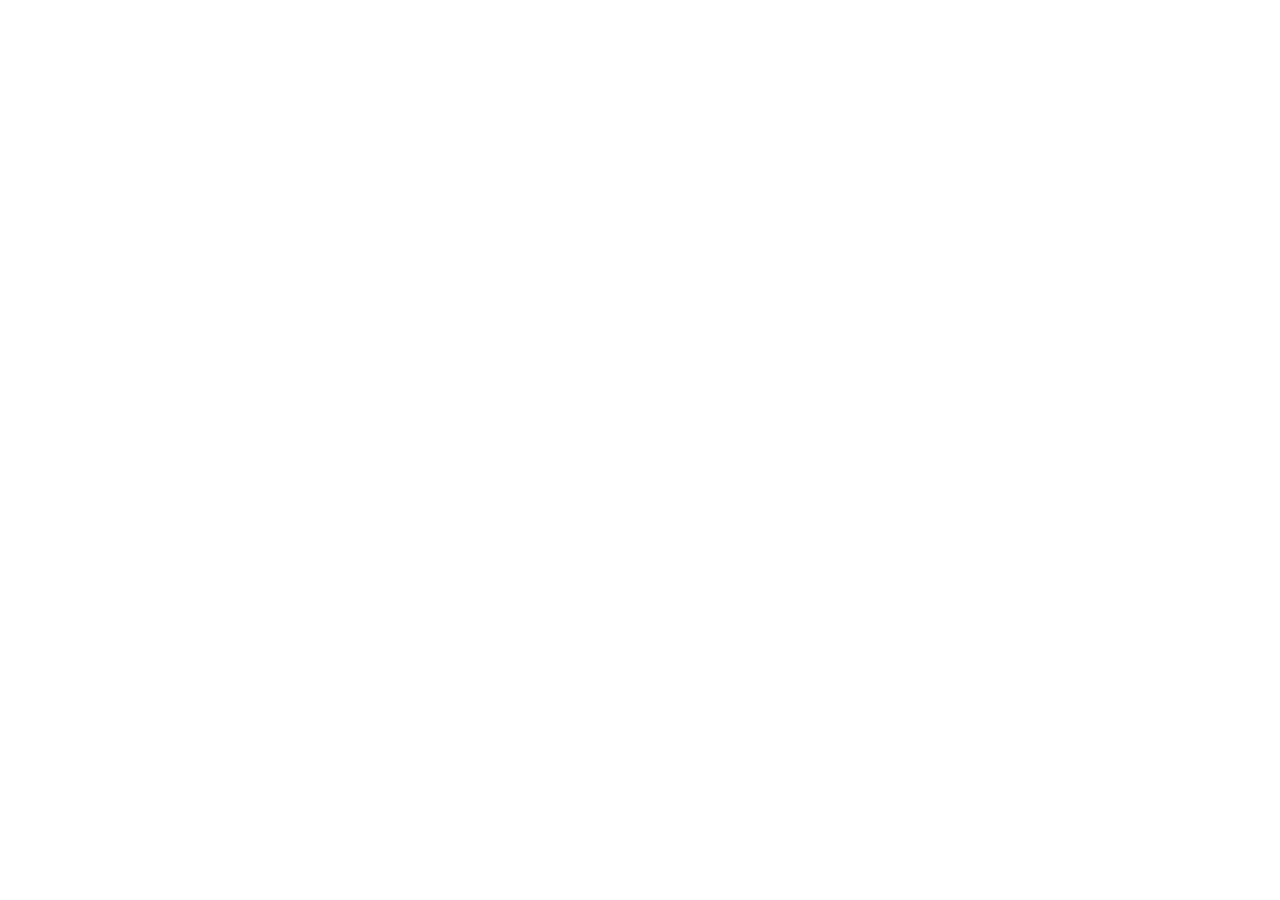
==== index.html @ fa188ddc "site: fix broken markup, add the circle page, OG cards, richer visual system - fix truncated index.h" ====
<!DOCTYPE html>
<html lang="en">
<head>
<meta charset="UTF-8">
<meta name="viewport" content="width=device-width, initial-scale=1.0">
<meta name="robots" content="noindex, nofollow">
<title>parallel perspective</title>
<meta property="og:type" content="website">
<meta property="og:site_name" content="parallel perspective">
<meta property="og:title" content="parallel perspective — look again.">
<meta property="og:description" content="a philosophy that happens to use garments as the medium. written for the person wearing it, not the person selling it.">
<meta property="og:image" content="https://parallelperspective.vercel.app/assets/og-image.png">
<meta property="og:url" content="https://parallelperspective.vercel.app/">
<meta name="twitter:card" content="summary_large_image">
<link rel="icon" href="assets/logo.svg" type="image/svg+xml">
<link rel="alternate icon" href="favicon.ico">
<link rel="preconnect" href="https://fonts.googleapis.com">
<link rel="preconnect" href="https://fonts.gstatic.com" crossorigin>
<link href="https://fonts.googleapis.com/css2?family=Space+Grotesk:wght@400;500;700&amp;family=JetBrains+Mono:wght@400;500&amp;family=Newsreader:ital,opsz,wght@0,6..7
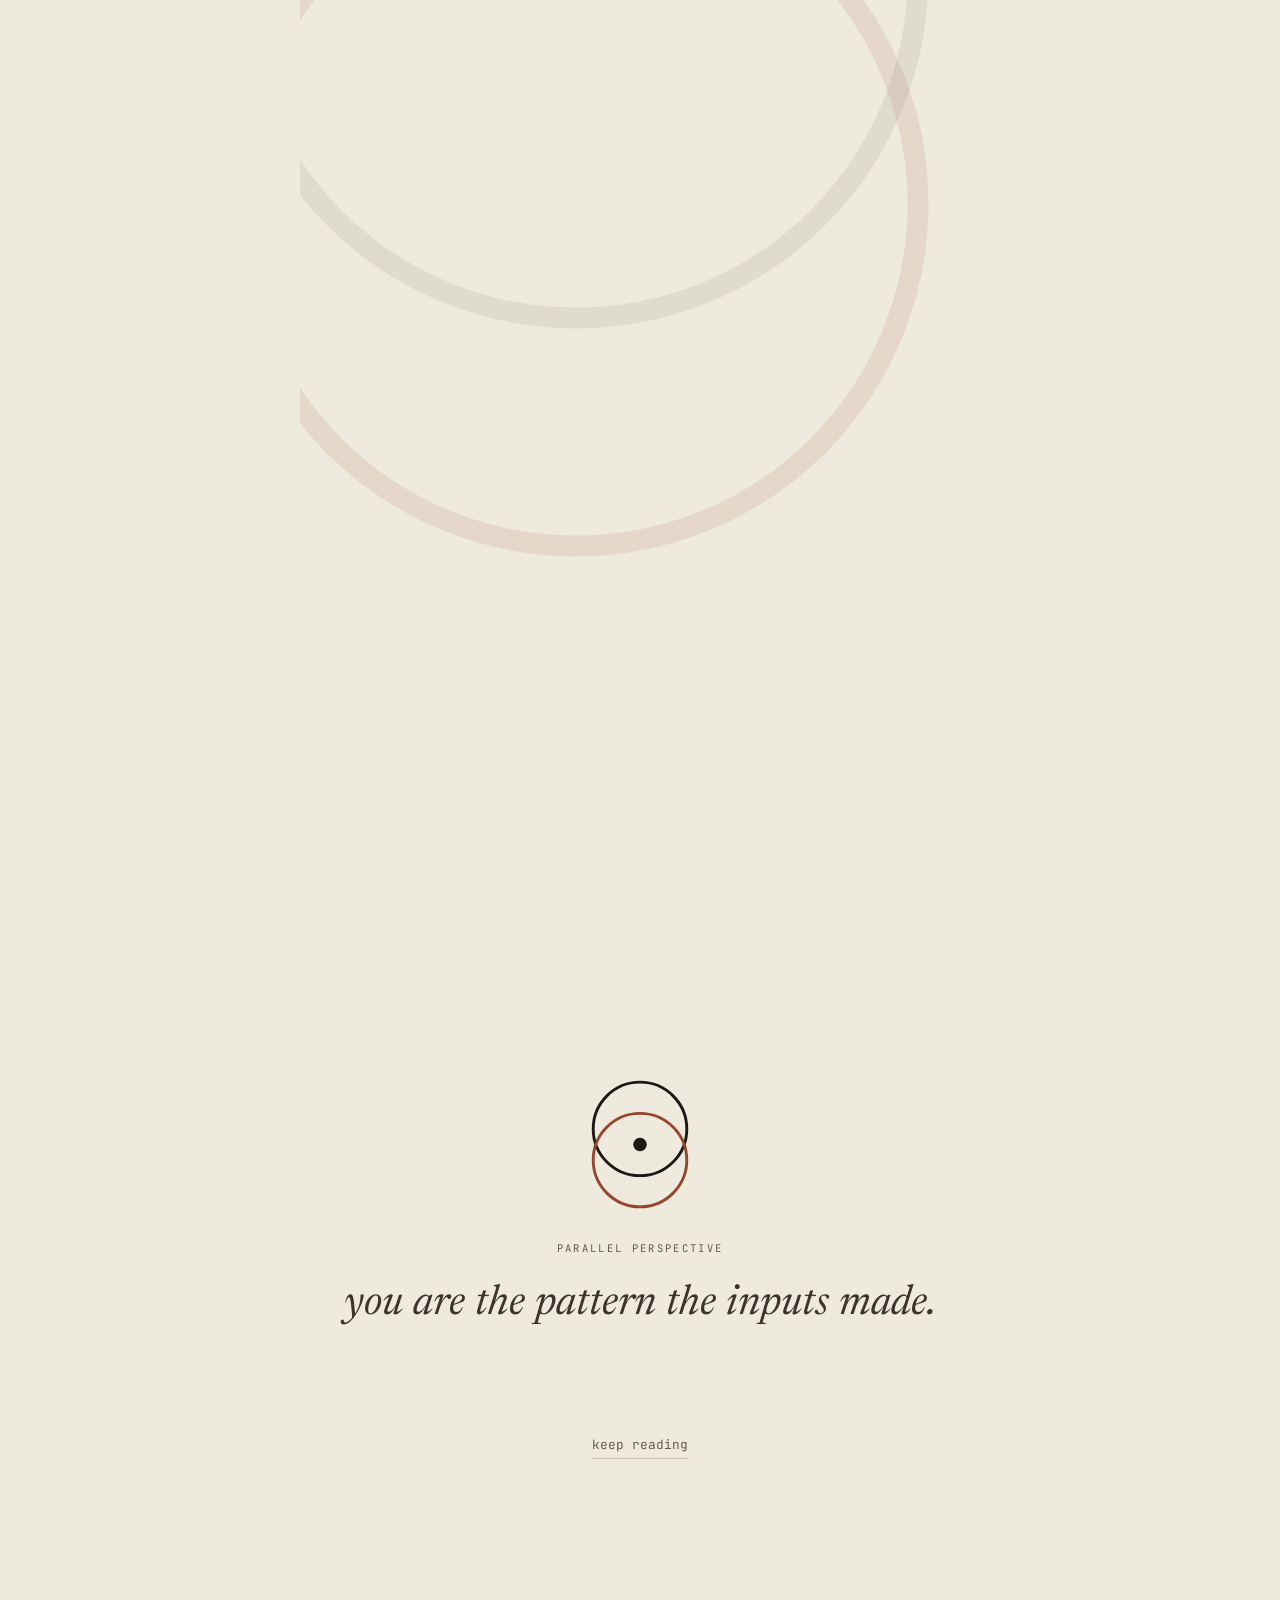
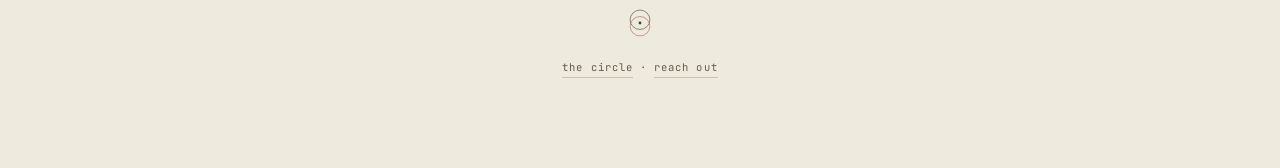
==== commit d872f4ba: "Update website contents" ====
--- a/index.html
+++ b/index.html
@@ -12,8 +12,34 @@
 <meta property="og:image" content="https://parallelperspective.vercel.app/assets/og-image.png">
 <meta property="og:url" content="https://parallelperspective.vercel.app/">
 <meta name="twitter:card" content="summary_large_image">
+<meta name="description" content="a philosophy that happens to use garments as the medium. written for the person wearing it, not the person selling it.">
+<link rel="canonical" href="https://parallelperspective.vercel.app/">
 <link rel="icon" href="assets/logo.svg" type="image/svg+xml">
 <link rel="alternate icon" href="favicon.ico">
+<link rel="apple-touch-icon" href="assets/apple-touch-icon.png">
 <link rel="preconnect" href="https://fonts.googleapis.com">
 <link rel="preconnect" href="https://fonts.gstatic.com" crossorigin>
-<link href="https://fonts.googleapis.com/css2?family=Space+Grotesk:wght@400;500;700&amp;family=JetBrains+Mono:wght@400;500&amp;family=Newsreader:ital,opsz,wght@0,6..7+<link href="https://fonts.googleapis.com/css2?family=Space+Grotesk:wght@400;500;700&amp;family=JetBrains+Mono:wght@400;500&amp;family=Newsreader:ital,opsz,wght@0,6..72,400;0,6..72,500;1,6..72,400&amp;display=swap" rel="stylesheet">
+<link rel="stylesheet" href="style.css">
+</head>
+<body>
+
+<main class="landing-wrap">
+  <svg class="hero-mark-bg" viewBox="0 0 200 260" xmlns="http://www.w3.org/2000/svg" aria-hidden="true">
+    <circle cx="100" cy="100" r="90" stroke="#1C1813" stroke-width="5.5" stroke-opacity="0.07" fill="none"/>
+    <circle cx="100" cy="160" r="90" stroke="#96462A" stroke-width="5.5" stroke-opacity="0.11" fill="none"/>
+  </svg>
+  <h1 class="sr-only">parallel perspective</h1>
+  <img src="assets/logo.svg" alt="" class="mark" width="200" height="260">
+  <div class="eyebrow">parallel perspective</div>
+  <p class="quote-line">you are the pattern the inputs made.</p>
+  <a href="manifesto.html" class="quiet-link">keep reading</a>
+</main>
+
+<footer class="site">
+  <img src="assets/logo.svg" alt="" class="mark-icon" width="200" height="260">
+  <div class="foot-text"><a href="circle.html">the circle</a> · <a href="reach-out.html">reach out</a></div>
+</footer>
+
+</body>
+</html>
--- a/style.css
+++ b/style.css
@@ -0,0 +1,424 @@
+/* Parallel Perspective — shared stylesheet
+   Source of truth: website-docs/03-design-system.md (v1.3 guidelines extract)
+   Do not introduce new colors/fonts without updating that doc first. */
+
+:root {
+  /* Direction A — "warm resolved" (Palette & Logo Review, 2026-07-11).
+     Deepens accent, darkens muted, lightens accent-soft — clears both real
+     WCAG AA failures (muted-on-panel 4.2:1, accent-soft-on-ink 4.3:1) with
+     margin, while staying the closest possible evolution of the shipped
+     brand. See Palette & Logo Review - Fixed.html for the full comparison. */
+  --paper: #EFEADE;
+  --panel: #E4DCC9;
+  --ink: #1C1813;
+  --ink-soft: #3A342B;
+  --muted: #635B4D;
+  --muted-dark: #D8D0C0;
+  --line: #CBC1AC;
+  --accent: #96462A;
+  --accent-soft: #C67B54;
+
+  --font-heading: 'Space Grotesk', sans-serif;
+  --font-body: 'JetBrains Mono', monospace;
+  --font-quote: 'Newsreader', serif;
+}
+
+* { box-sizing: border-box; }
+
+.sr-only {
+  position: absolute;
+  width: 1px;
+  height: 1px;
+  padding: 0;
+  margin: -1px;
+  overflow: hidden;
+  clip: rect(0, 0, 0, 0);
+  white-space: nowrap;
+  border: 0;
+}
+
+body {
+  margin: 0;
+  background: var(--paper);
+  color: var(--ink-soft);
+  font-family: var(--font-body);
+  font-size: 0.87rem;
+  line-height: 1.7;
+  -webkit-font-smoothing: antialiased;
+}
+
+main {
+  max-width: 680px;
+  margin: 0 auto;
+  padding: 0 24px;
+}
+
+h1 {
+  font-family: var(--font-heading);
+  font-weight: 700;
+  font-size: clamp(2.2rem, 6vw, 3.2rem);
+  letter-spacing: -0.02em;
+  color: var(--ink);
+  margin: 0 0 0.3em;
+  line-height: 1.05;
+}
+
+h2 {
+  font-family: var(--font-heading);
+  font-weight: 700;
+  font-size: clamp(1.2rem, 2.6vw, 1.65rem);
+  letter-spacing: -0.015em;
+  color: var(--ink);
+  margin: 0 0 0.5em;
+}
+
+.eyebrow {
+  font-family: var(--font-body);
+  font-size: 0.66rem;
+  text-transform: uppercase;
+  letter-spacing: 0.22em;
+  color: var(--muted);
+  margin: 0 0 1.4em;
+}
+
+.quote-line {
+  font-family: var(--font-quote);
+  font-style: italic;
+  font-weight: 400;
+  font-size: clamp(1.08rem, 2.1vw, 1.28rem);
+  line-height: 1.85;
+  color: var(--ink-soft);
+}
+
+.dek {
+  font-family: var(--font-quote);
+  font-style: italic;
+  font-size: 1rem;
+  color: var(--muted);
+  margin: 0.6em 0 0;
+}
+
+.divider {
+  border: none;
+  border-top: 1px solid var(--line);
+  margin: 2.6em 0;
+}
+
+/* Lens divider — icon-only mark (Lockup C) used as a section break instead of a
+   bare rule. Reinforces the two-circle motif at each pacing beat in longer copy.
+   Never rotated or recolored (Principle 5 / misuse gallery). */
+.lens-divider {
+  display: block;
+  width: 26px;
+  height: auto;
+  margin: 2.8em auto;
+  opacity: 0.6;
+}
+
+/* In-body section label — small eyebrow used to break up longer pages into
+   named movements, without introducing a nav bar or numbered list. */
+.section-label {
+  font-family: var(--font-body);
+  font-size: 0.64rem;
+  letter-spacing: 0.22em;
+  text-transform: uppercase;
+  color: var(--accent);
+  margin: 0 0 1em;
+}
+
+/* Pull quote — a single line pulled out and set large. Uses ink, not a second
+   accent (Principle 1: one accent per layout — accent stays on the mark/labels). */
+.pull-quote {
+  font-family: var(--font-quote);
+  font-style: italic;
+  font-weight: 500;
+  font-size: clamp(1.3rem, 3.2vw, 1.6rem);
+  line-height: 1.55;
+  color: var(--ink);
+  text-align: center;
+  max-width: 520px;
+  margin: 1.6em auto 2.2em;
+}
+
+/* Panel block — bordered callout, reuses the one-accent left-border treatment
+   already established for internal spec docs, adapted here for public copy. */
+.panel-block {
+  background: var(--panel);
+  border-left: 2px solid var(--accent);
+  padding: 26px 28px;
+  margin: 0 0 2.2em;
+}
+
+.panel-block p {
+  font-family: var(--font-body);
+  font-style: normal;
+  font-size: 0.86rem;
+  line-height: 1.75;
+  color: var(--ink-soft);
+  margin: 0;
+}
+
+.panel-block p + p { margin-top: 0.9em; }
+
+.panel-block b { color: var(--ink); }
+
+/* Landing */
+.landing-wrap {
+  position: relative;
+  overflow: hidden;
+  min-height: 100vh;
+  display: flex;
+  flex-direction: column;
+  justify-content: center;
+  align-items: center;
+  text-align: center;
+  padding: 90px 24px;
+}
+
+/* Oversized watermark of the mark, sitting behind the hero content. Flat only
+   (no gradient/blur/glow) — scale and opacity are the only variables used,
+   both already-established techniques in the system (see §02 on-Sienna
+   variant, which uses stroke-opacity for the same reason: to stay flat while
+   still reading as two distinct tones). Geometry is the locked r=90/d=60. */
+.hero-mark-bg {
+  position: absolute;
+  top: 38%;
+  left: 50%;
+  transform: translate(-50%, -50%);
+  width: clamp(440px, 62vw, 760px);
+  height: auto;
+  z-index: 0;
+  pointer-events: none;
+}
+
+.landing-wrap > * {
+  position: relative;
+  z-index: 1;
+}
+
+.mark {
+  width: 104px;
+  height: auto;
+  margin-bottom: 28px;
+}
+
+.landing-wrap .eyebrow { margin-bottom: 1.6em; }
+
+.landing-wrap .quote-line {
+  max-width: 620px;
+  font-size: clamp(1.6rem, 5vw, 2.6rem);
+  line-height: 1.42;
+  margin: 0 0 2.4em;
+}
+
+.quiet-link {
+  position: relative;
+  display: inline-block;
+  font-family: var(--font-body);
+  font-size: 0.8rem;
+  color: var(--muted);
+  text-decoration: none;
+  border-bottom: 1px solid var(--line);
+  padding-bottom: 2px;
+  transition: color 180ms ease, border-color 180ms ease;
+}
+
+/* invisible expanded hit area — keeps the quiet visual footprint,
+   widens the tappable zone on touch devices (WCAG 2.5.5, AAA best practice) */
+.quiet-link::before {
+  content: "";
+  position: absolute;
+  top: -14px;
+  bottom: -14px;
+  left: -10px;
+  right: -10px;
+}
+
+.quiet-link:hover {
+  color: var(--accent);
+  border-color: var(--accent);
+}
+
+a:focus-visible {
+  outline: 1px solid var(--accent);
+  outline-offset: 3px;
+}
+
+/* Footer — shared across all pages */
+footer.site {
+  padding: 60px 24px 90px;
+  text-align: center;
+}
+
+footer.site .mark-icon {
+  width: 22px;
+  height: auto;
+  opacity: 0.8;
+  margin-bottom: 14px;
+}
+
+footer.site .foot-text {
+  font-family: var(--font-body);
+  font-size: 0.66rem;
+  letter-spacing: 0.1em;
+  color: var(--muted);
+}
+
+footer.site a {
+  position: relative;
+  display: inline-block;
+  color: var(--muted);
+  text-decoration: none;
+  border-bottom: 1px solid var(--line);
+  transition: color 180ms ease, border-color 180ms ease;
+}
+footer.site a::before {
+  content: "";
+  position: absolute;
+  top: -14px;
+  bottom: -14px;
+  left: -10px;
+  right: -10px;
+}
+footer.site a:hover { color: var(--accent); border-color: var(--accent); }
+
+/* Manifesto page */
+.page-header {
+  padding: 90px 24px 20px;
+  max-width: 680px;
+  margin: 0 auto;
+  text-align: center;
+}
+
+.page-header .mark { width: 70px; }
+.page-header .mark--sm { width: 56px; }
+
+.manifesto-body {
+  padding: 20px 24px 10px;
+  max-width: 680px;
+  margin: 0 auto;
+}
+
+.manifesto-body p {
+  font-family: var(--font-quote);
+  font-style: italic;
+  font-size: clamp(1.08rem, 2.1vw, 1.28rem);
+  line-height: 1.85;
+  color: var(--ink-soft);
+  margin: 0 0 1.4em;
+}
+
+.manifesto-body p strong {
+  font-style: normal;
+  font-weight: 500;
+  color: var(--ink);
+}
+
+.closing-line {
+  font-family: var(--font-heading);
+  font-weight: 700;
+  font-size: clamp(1.4rem, 3vw, 1.9rem);
+  color: var(--accent);
+  text-align: center;
+  margin: 1.6em 0 0.4em;
+}
+
+/* Circle page — deeper, more explanatory read; sits between the manifesto's
+   pure feeling and a spec document. Body copy stays in the quote font so the
+   page still reads as writing, not documentation. */
+.circle-body {
+  padding: 20px 24px 10px;
+  max-width: 680px;
+  margin: 0 auto;
+}
+
+.circle-body section {
+  margin: 0 0 3rem;
+}
+
+.circle-body p {
+  font-family: var(--font-quote);
+  font-style: italic;
+  font-size: clamp(1.02rem, 1.9vw, 1.15rem);
+  line-height: 1.85;
+  color: var(--ink-soft);
+  margin: 0 0 1.3em;
+}
+
+.circle-nav {
+  text-align: center;
+  font-family: var(--font-body);
+  font-size: 0.8rem;
+  color: var(--muted);
+  margin: 2.4em 0 0;
+}
+
+/* Excerpt block — a genuine quoted passage from outside writing, deliberately
+   NOT in the site's lowercase brand voice (it's someone else's sentence, quoted
+   honestly). Border uses --line, not --accent, to read as "quoted" rather than
+   "brand-defined" (see .panel-block, which uses the accent border for that). */
+.excerpt-block {
+  margin: 0 0 1.6em;
+  padding: 0 0 0 24px;
+  border-left: 2px solid var(--line);
+}
+
+.excerpt-block p {
+  font-family: var(--font-quote);
+  font-style: normal;
+  font-size: 1.05rem;
+  line-height: 1.75;
+  color: var(--ink-soft);
+  margin: 0 0 0.9em;
+}
+
+.excerpt-block cite {
+  display: block;
+  font-family: var(--font-body);
+  font-style: normal;
+  font-size: 0.7rem;
+  letter-spacing: 0.12em;
+  text-transform: uppercase;
+  color: var(--muted);
+  margin-top: 0.4em;
+}
+
+/* Reach-out page */
+.reach-out-body {
+  padding: 20px 24px 10px;
+  max-width: 560px;
+  margin: 0 auto;
+  text-align: center;
+}
+
+.context-line {
+  font-family: var(--font-quote);
+  font-style: italic;
+  font-size: 1.05rem;
+  line-height: 1.8;
+  color: var(--muted);
+  margin: 0 0 2.4em;
+}
+
+#reach-out-action {
+  margin: 0 0 2.2em;
+}
+
+.confirmation {
+  font-family: var(--font-body);
+  font-size: 0.76rem;
+  letter-spacing: 0.02em;
+  color: var(--muted);
+}
+
+/* 404 page */
+.error-body {
+  padding: 20px 24px 10px;
+  max-width: 560px;
+  margin: 0 auto;
+  text-align: center;
+}
+
+.error-body .quote-line {
+  margin: 0 0 2.2em;
+}
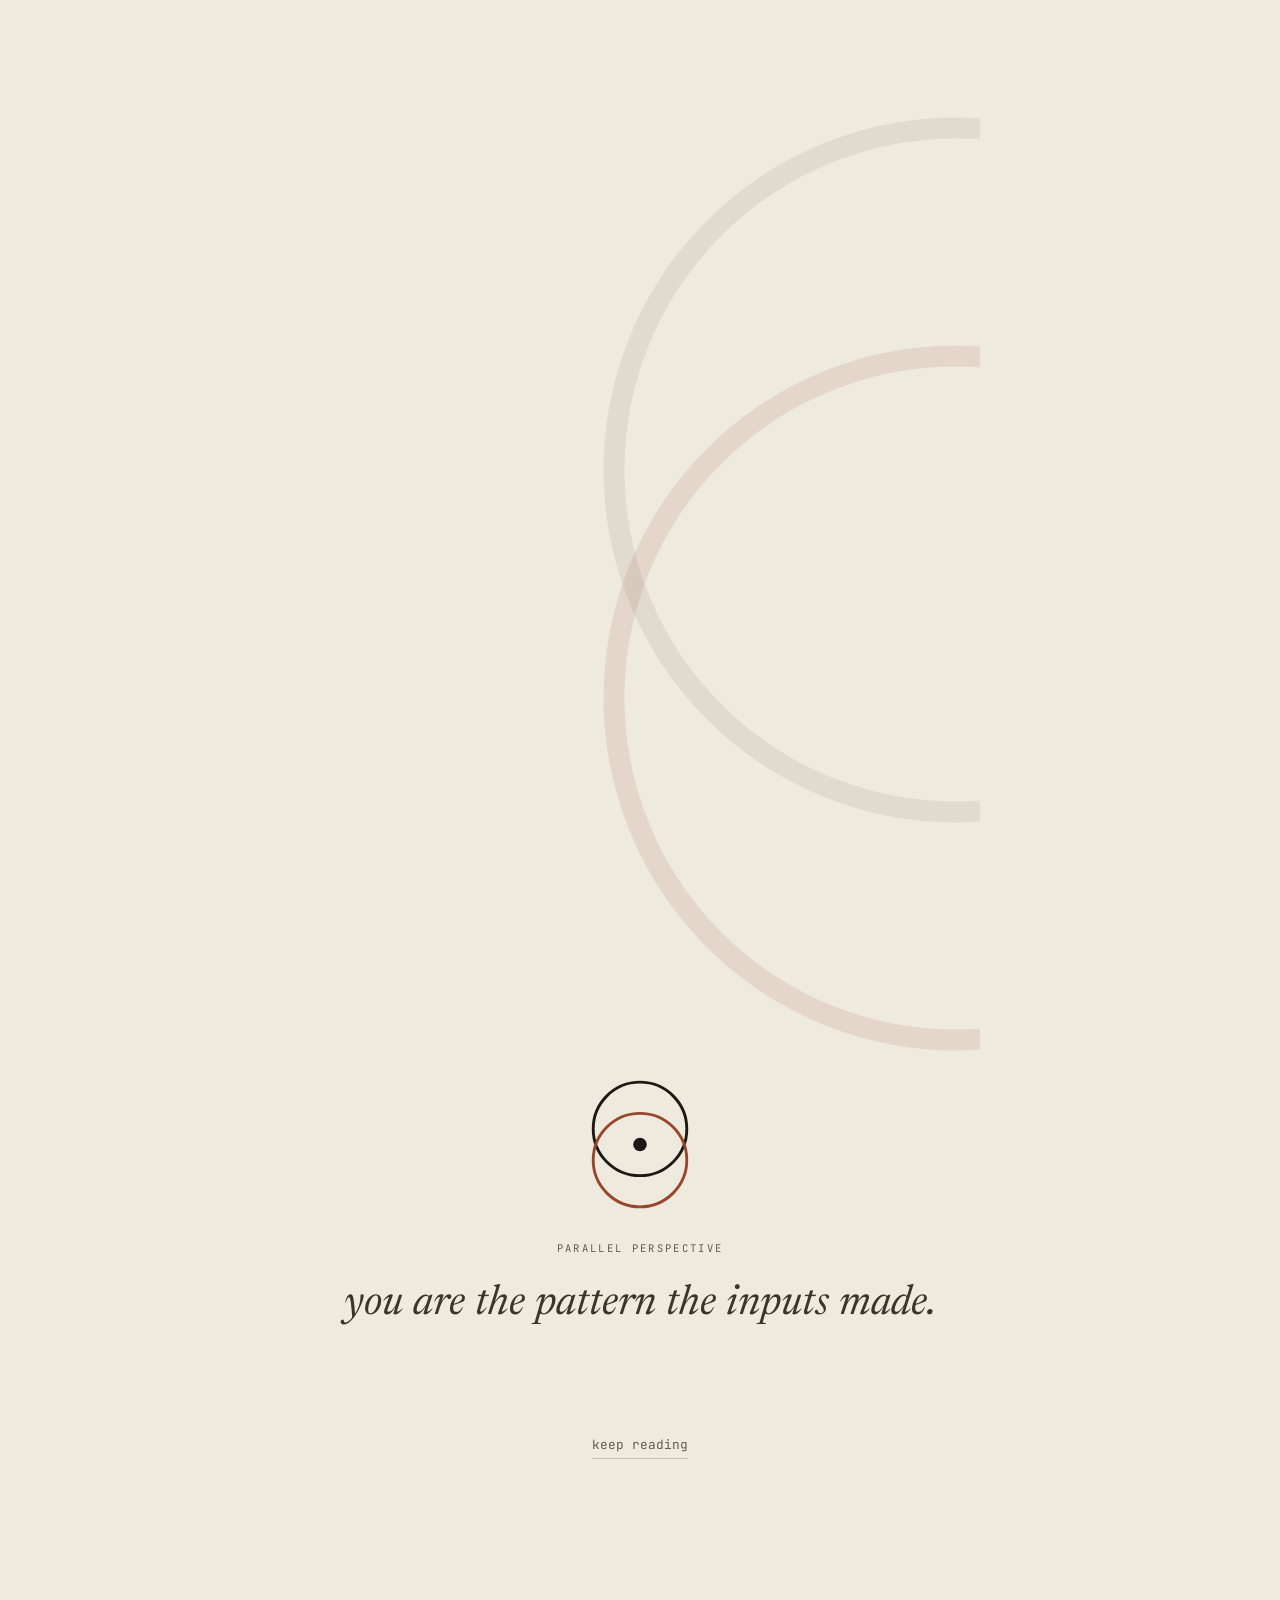
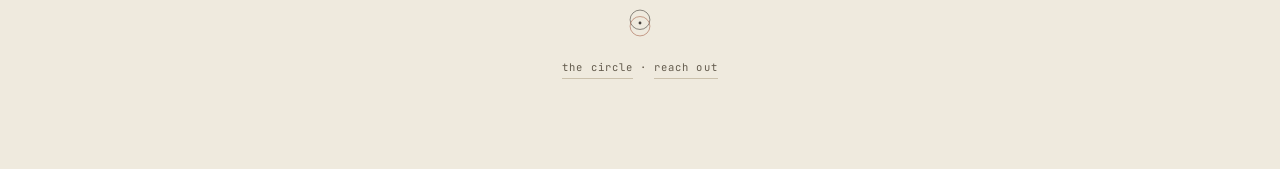
==== commit 7f3c6ac9: "site: motion system, nav, responsive, SEO, repo cleanup - Add staggered entrance animations (landing" ====
--- a/index.html
+++ b/index.html
@@ -3,7 +3,6 @@
 <head>
 <meta charset="UTF-8">
 <meta name="viewport" content="width=device-width, initial-scale=1.0">
-<meta name="robots" content="noindex, nofollow">
 <title>parallel perspective</title>
 <meta property="og:type" content="website">
 <meta property="og:site_name" content="parallel perspective">
--- a/style.css
+++ b/style.css
@@ -184,11 +184,11 @@
   position: absolute;
   top: 38%;
   left: 50%;
-  transform: translate(-50%, -50%);
   width: clamp(440px, 62vw, 760px);
   height: auto;
   z-index: 0;
   pointer-events: none;
+  animation: gentleDrift 8s ease-in-out infinite, fadeIn 1400ms ease both;
 }
 
 .landing-wrap > * {
@@ -218,9 +218,20 @@
   font-size: 0.8rem;
   color: var(--muted);
   text-decoration: none;
-  border-bottom: 1px solid var(--line);
-  padding-bottom: 2px;
-  transition: color 180ms ease, border-color 180ms ease;
+  padding-bottom: 3px;
+  transition: color 280ms ease;
+}
+
+.quiet-link::after {
+  content: "";
+  position: absolute;
+  bottom: 0;
+  left: 0;
+  width: 100%;
+  height: 1px;
+  background: var(--line);
+  transition: background 280ms ease, transform 280ms ease;
+  transform-origin: center;
 }
 
 /* invisible expanded hit area — keeps the quiet visual footprint,
@@ -236,7 +247,11 @@
 
 .quiet-link:hover {
   color: var(--accent);
-  border-color: var(--accent);
+}
+
+.quiet-link:hover::after {
+  background: var(--accent);
+  transform: scaleX(1.15);
 }
 
 a:focus-visible {
@@ -269,8 +284,19 @@
   display: inline-block;
   color: var(--muted);
   text-decoration: none;
-  border-bottom: 1px solid var(--line);
-  transition: color 180ms ease, border-color 180ms ease;
+  padding-bottom: 2px;
+  transition: color 280ms ease;
+}
+footer.site a::after {
+  content: "";
+  position: absolute;
+  bottom: 0;
+  left: 0;
+  width: 100%;
+  height: 1px;
+  background: var(--line);
+  transition: background 280ms ease, transform 280ms ease;
+  transform-origin: center;
 }
 footer.site a::before {
   content: "";
@@ -280,7 +306,8 @@
   left: -10px;
   right: -10px;
 }
-footer.site a:hover { color: var(--accent); border-color: var(--accent); }
+footer.site a:hover { color: var(--accent); }
+footer.site a:hover::after { background: var(--accent); transform: scaleX(1.15); }
 
 /* Manifesto page */
 .page-header {
@@ -422,3 +449,164 @@
 .error-body .quote-line {
   margin: 0 0 2.2em;
 }
+
+/* ═══════════════════════════════════════════════════════
+   MOTION SYSTEM
+   Entrance animations, scroll-driven reveals, micro-interactions.
+   All animation respects prefers-reduced-motion (see end of file).
+   ═══════════════════════════════════════════════════════ */
+
+@keyframes fadeUp {
+  from { opacity: 0; transform: translateY(20px); }
+  to   { opacity: 1; transform: translateY(0); }
+}
+
+@keyframes fadeIn {
+  from { opacity: 0; }
+  to   { opacity: 1; }
+}
+
+@keyframes gentleDrift {
+  0%, 100% { transform: translate(-50%, -50%) scale(1); }
+  50%      { transform: translate(-50%, calc(-50% - 10px)) scale(1.008); }
+}
+
+/* ── Landing page — staggered entrance ── */
+.landing-wrap .mark {
+  animation: fadeUp 900ms cubic-bezier(0.16, 1, 0.3, 1) both;
+  animation-delay: 100ms;
+}
+
+.landing-wrap .eyebrow {
+  animation: fadeUp 900ms cubic-bezier(0.16, 1, 0.3, 1) both;
+  animation-delay: 300ms;
+}
+
+.landing-wrap .quote-line {
+  animation: fadeUp 900ms cubic-bezier(0.16, 1, 0.3, 1) both;
+  animation-delay: 550ms;
+}
+
+.landing-wrap .quiet-link {
+  animation: fadeUp 900ms cubic-bezier(0.16, 1, 0.3, 1) both;
+  animation-delay: 750ms;
+}
+
+.landing-wrap ~ footer.site {
+  animation: fadeIn 800ms ease both;
+  animation-delay: 1s;
+}
+
+/* ── Interior page header — staggered entrance ── */
+.page-header .mark,
+.page-header .mark--sm {
+  animation: fadeUp 700ms cubic-bezier(0.16, 1, 0.3, 1) both;
+  animation-delay: 50ms;
+}
+
+.page-header .eyebrow {
+  animation: fadeUp 700ms cubic-bezier(0.16, 1, 0.3, 1) both;
+  animation-delay: 200ms;
+}
+
+.page-header h1 {
+  animation: fadeUp 700ms cubic-bezier(0.16, 1, 0.3, 1) both;
+  animation-delay: 350ms;
+}
+
+.page-header .dek {
+  animation: fadeUp 700ms cubic-bezier(0.16, 1, 0.3, 1) both;
+  animation-delay: 480ms;
+}
+
+/* ── Scroll-driven reveals (progressive enhancement) ── */
+@supports (animation-timeline: view()) {
+  .manifesto-body p,
+  .circle-body section,
+  .circle-body .pull-quote,
+  .panel-block,
+  .excerpt-block,
+  .lens-divider,
+  .closing-line,
+  .reach-out-body .context-line,
+  .reach-out-body #reach-out-action,
+  .reach-out-body .confirmation {
+    animation: fadeUp 1ms ease both;
+    animation-timeline: view();
+    animation-range: entry 0% entry 30%;
+  }
+}
+
+/* ── Minimal navigation ── */
+.site-nav {
+  position: fixed;
+  top: 0;
+  left: 0;
+  padding: 22px 24px;
+  z-index: 100;
+}
+
+.site-nav a {
+  display: inline-block;
+  text-decoration: none;
+  opacity: 0;
+  animation: fadeIn 600ms ease both;
+  animation-delay: 400ms;
+}
+
+.site-nav .nav-mark {
+  width: 22px;
+  height: auto;
+  opacity: 0.55;
+  transition: opacity 220ms ease;
+}
+
+.site-nav a:hover .nav-mark {
+  opacity: 1;
+}
+
+/* ═══ RESPONSIVE ═══ */
+@media (max-width: 640px) {
+  .landing-wrap {
+    padding: 60px 20px;
+  }
+
+  .page-header {
+    padding: 72px 20px 16px;
+  }
+
+  footer.site {
+    padding: 40px 20px 60px;
+  }
+
+  .manifesto-body,
+  .circle-body {
+    padding: 16px 20px 10px;
+  }
+
+  .panel-block {
+    padding: 20px 22px;
+  }
+
+  .reach-out-body,
+  .error-body {
+    padding: 16px 20px 10px;
+  }
+
+  .site-nav {
+    padding: 16px 20px;
+  }
+}
+
+/* ═══ REDUCED MOTION ═══ */
+@media (prefers-reduced-motion: reduce) {
+  *,
+  *::before,
+  *::after {
+    animation-duration: 0.01ms !important;
+    animation-delay: 0ms !important;
+    animation-iteration-count: 1 !important;
+    transition-duration: 0.01ms !important;
+  }
+}
+
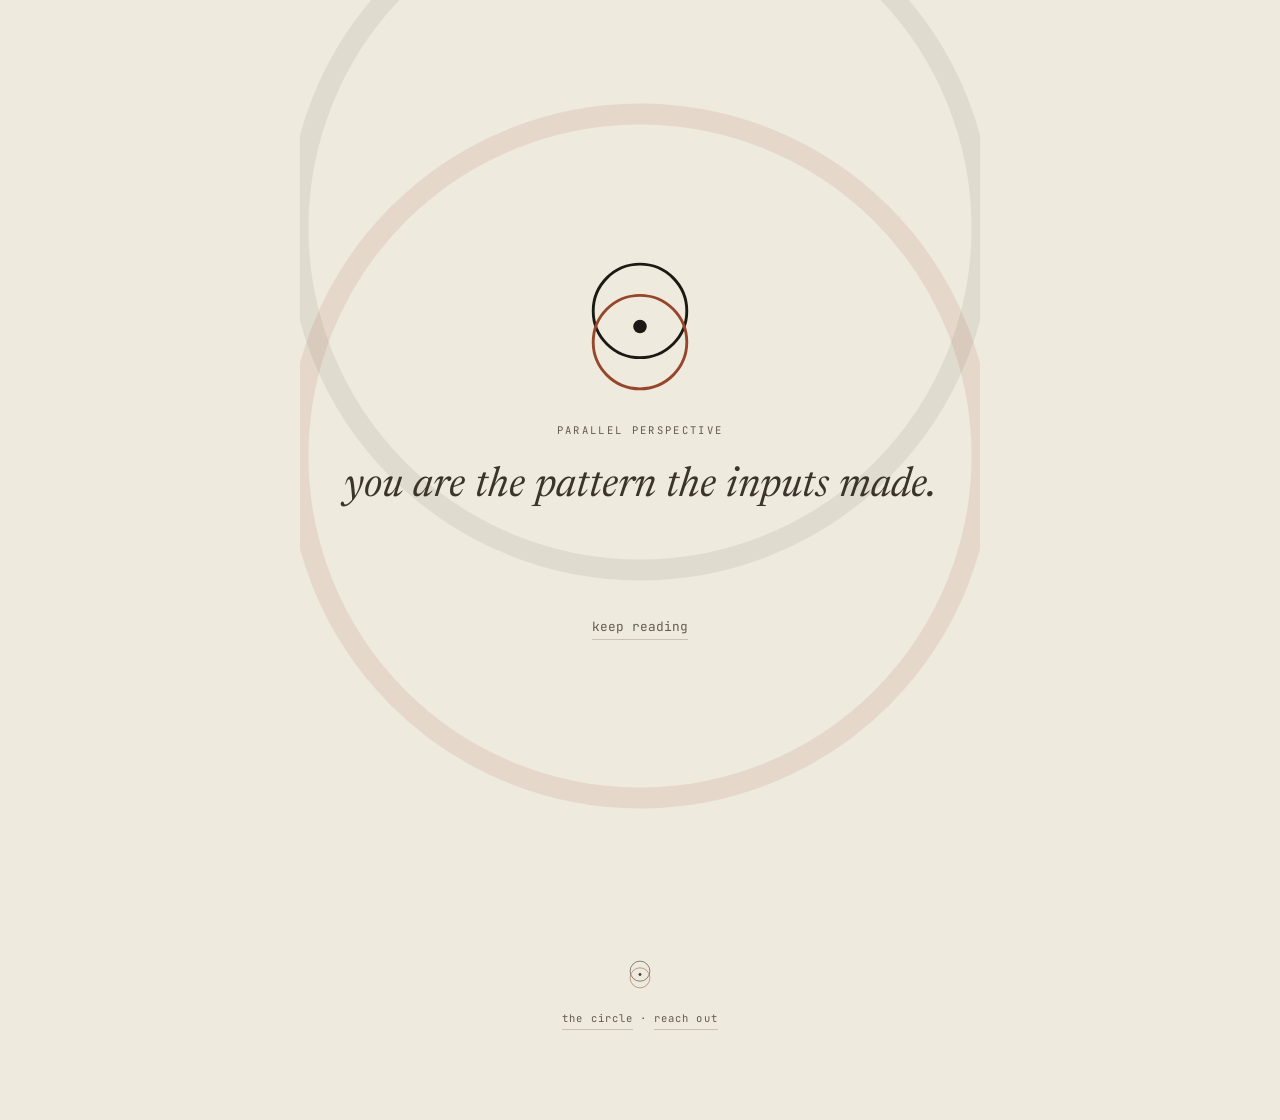
==== commit 44eebf01: "Update website files" ====
--- a/index.html
+++ b/index.html
@@ -3,6 +3,7 @@
 <head>
 <meta charset="UTF-8">
 <meta name="viewport" content="width=device-width, initial-scale=1.0">
+<meta name="robots" content="noindex, nofollow">
 <title>parallel perspective</title>
 <meta property="og:type" content="website">
 <meta property="og:site_name" content="parallel perspective">
--- a/style.css
+++ b/style.css
@@ -184,14 +184,15 @@
   position: absolute;
   top: 38%;
   left: 50%;
+  transform: translate(-50%, -50%);
   width: clamp(440px, 62vw, 760px);
   height: auto;
   z-index: 0;
   pointer-events: none;
-  animation: gentleDrift 8s ease-in-out infinite, fadeIn 1400ms ease both;
-}
-
-.landing-wrap > * {
+  animation: gentleDrift 8s ease-in-out infinite;
+}
+
+.landing-wrap > *:not(.hero-mark-bg) {
   position: relative;
   z-index: 1;
 }
@@ -471,52 +472,50 @@
   50%      { transform: translate(-50%, calc(-50% - 10px)) scale(1.008); }
 }
 
-/* ── Landing page — staggered entrance ── */
+@keyframes landingEntrance {
+  0%   { opacity: 0; transform: translateY(22px); }
+  100% { opacity: 1; transform: translateY(0); }
+}
+
+/* ── Landing page — staggered entrance ──
+   Progressive enhancement: if CSS animations run, you see the stagger.
+   If blocked (Brave, etc.), content is visible immediately — no opacity:0. ── */
 .landing-wrap .mark {
-  animation: fadeUp 900ms cubic-bezier(0.16, 1, 0.3, 1) both;
-  animation-delay: 100ms;
+  animation: landingEntrance 900ms cubic-bezier(0.16, 1, 0.3, 1) 100ms backwards;
 }
 
 .landing-wrap .eyebrow {
-  animation: fadeUp 900ms cubic-bezier(0.16, 1, 0.3, 1) both;
-  animation-delay: 300ms;
+  animation: landingEntrance 900ms cubic-bezier(0.16, 1, 0.3, 1) 300ms backwards;
 }
 
 .landing-wrap .quote-line {
-  animation: fadeUp 900ms cubic-bezier(0.16, 1, 0.3, 1) both;
-  animation-delay: 550ms;
+  animation: landingEntrance 900ms cubic-bezier(0.16, 1, 0.3, 1) 550ms backwards;
 }
 
 .landing-wrap .quiet-link {
-  animation: fadeUp 900ms cubic-bezier(0.16, 1, 0.3, 1) both;
-  animation-delay: 750ms;
+  animation: landingEntrance 900ms cubic-bezier(0.16, 1, 0.3, 1) 750ms backwards;
 }
 
 .landing-wrap ~ footer.site {
-  animation: fadeIn 800ms ease both;
-  animation-delay: 1s;
+  animation: fadeIn 800ms ease 1s backwards;
 }
 
 /* ── Interior page header — staggered entrance ── */
 .page-header .mark,
 .page-header .mark--sm {
-  animation: fadeUp 700ms cubic-bezier(0.16, 1, 0.3, 1) both;
-  animation-delay: 50ms;
+  animation: landingEntrance 700ms cubic-bezier(0.16, 1, 0.3, 1) 50ms backwards;
 }
 
 .page-header .eyebrow {
-  animation: fadeUp 700ms cubic-bezier(0.16, 1, 0.3, 1) both;
-  animation-delay: 200ms;
+  animation: landingEntrance 700ms cubic-bezier(0.16, 1, 0.3, 1) 200ms backwards;
 }
 
 .page-header h1 {
-  animation: fadeUp 700ms cubic-bezier(0.16, 1, 0.3, 1) both;
-  animation-delay: 350ms;
+  animation: landingEntrance 700ms cubic-bezier(0.16, 1, 0.3, 1) 350ms backwards;
 }
 
 .page-header .dek {
-  animation: fadeUp 700ms cubic-bezier(0.16, 1, 0.3, 1) both;
-  animation-delay: 480ms;
+  animation: landingEntrance 700ms cubic-bezier(0.16, 1, 0.3, 1) 480ms backwards;
 }
 
 /* ── Scroll-driven reveals (progressive enhancement) ── */
@@ -610,3 +609,5 @@
   }
 }
 
+
+
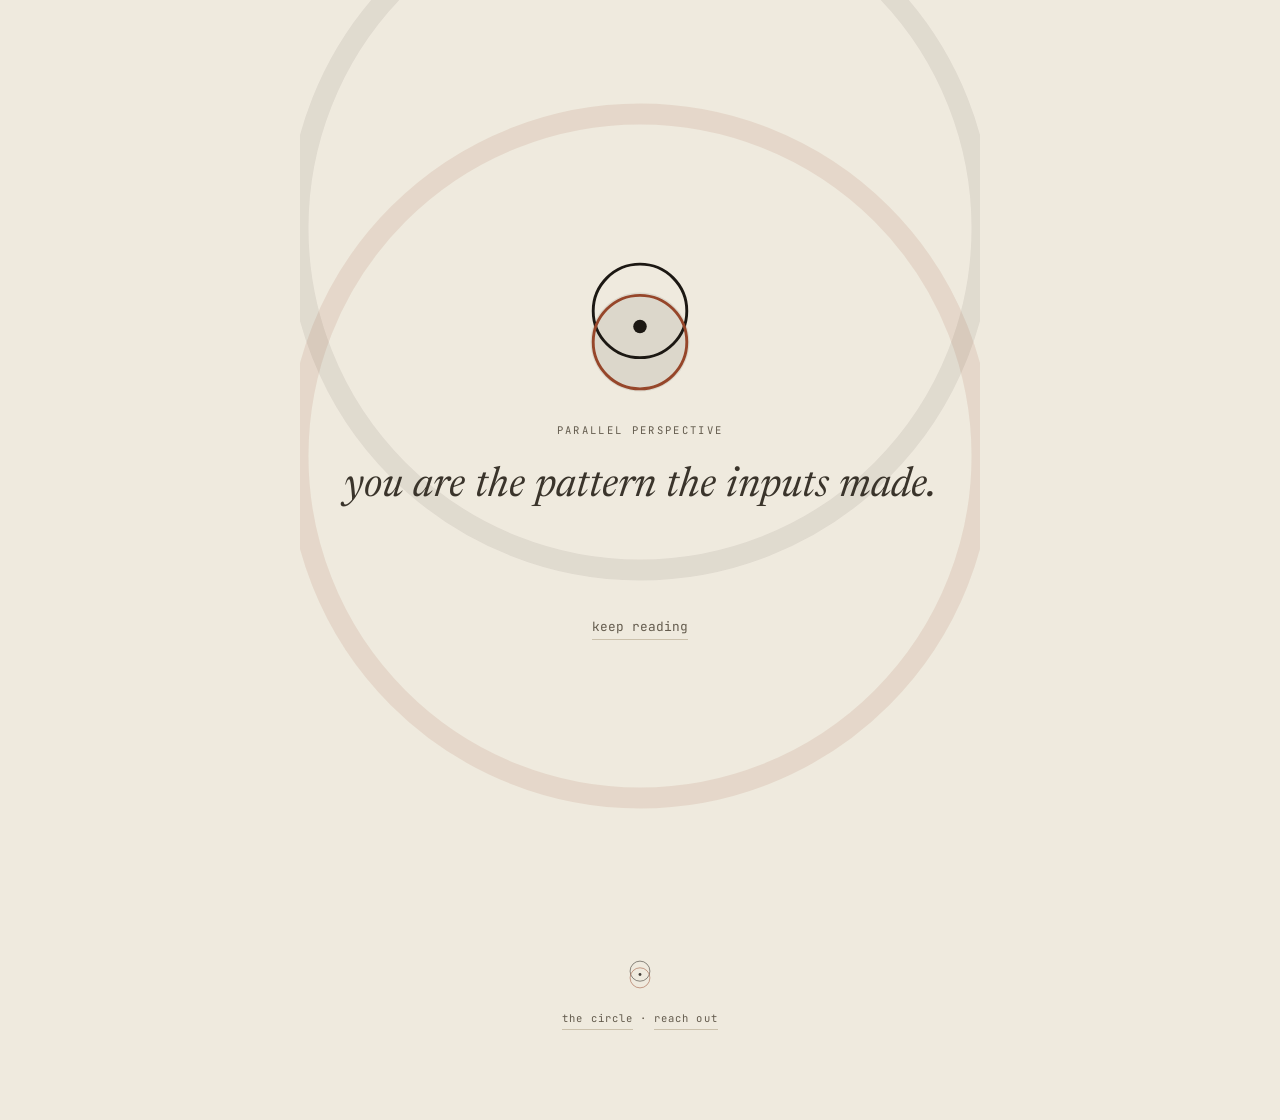
==== commit 8f9064ab: "Update website files and add reveal-fallback.js" ====
--- a/index.html
+++ b/index.html
@@ -26,8 +26,11 @@
 
 <main class="landing-wrap">
   <svg class="hero-mark-bg" viewBox="0 0 200 260" xmlns="http://www.w3.org/2000/svg" aria-hidden="true">
-    <circle cx="100" cy="100" r="90" stroke="#1C1813" stroke-width="5.5" stroke-opacity="0.07" fill="none"/>
-    <circle cx="100" cy="160" r="90" stroke="#96462A" stroke-width="5.5" stroke-opacity="0.11" fill="none"/>
+    <g class="hero-mark-bg__eye">
+      <circle cx="100" cy="100" r="90" stroke="#1C1813" stroke-width="5.5" stroke-opacity="0.07" fill="none"/>
+      <circle cx="100" cy="160" r="90" stroke="#96462A" stroke-width="5.5" stroke-opacity="0.11" fill="none"/>
+      <circle cx="100" cy="130" r="13" fill="#1C1813" fill-opacity="0.09"/>
+    </g>
   </svg>
   <h1 class="sr-only">parallel perspective</h1>
   <img src="assets/logo.svg" alt="" class="mark" width="200" height="260">
--- a/style.css
+++ b/style.css
@@ -192,6 +192,23 @@
   animation: gentleDrift 8s ease-in-out infinite;
 }
 
+/* The watermark holds the full mark now, including the pupil — and blinks.
+   Vertical-scale only, no opacity/blur tricks, so it stays flat. Slow rest
+   period with one brief close, like the eye is actually watching rather
+   than just decorating. transform-box: fill-box keeps the pivot on the
+   shape's own centre regardless of viewBox math. */
+.hero-mark-bg__eye {
+  transform-box: fill-box;
+  transform-origin: 50% 50%;
+  animation: eyeBlink 12s ease-in-out infinite;
+}
+
+@keyframes eyeBlink {
+  0%, 88% { transform: scaleY(1); }
+  92%     { transform: scaleY(0.05); }
+  96%, 100% { transform: scaleY(1); }
+}
+
 .landing-wrap > *:not(.hero-mark-bg) {
   position: relative;
   z-index: 1;
@@ -536,6 +553,18 @@
   }
 }
 
+/* ── Scroll-driven reveals — fallback for browsers without
+   animation-timeline: view() (Safari, Firefox as of this writing).
+   Applied via reveal-fallback.js, which no-ops entirely in browsers
+   where the @supports block above already runs. ── */
+.js-reveal-pending {
+  opacity: 0;
+}
+
+.js-reveal-visible {
+  animation: fadeUp 700ms cubic-bezier(0.16, 1, 0.3, 1) both;
+}
+
 /* ── Minimal navigation ── */
 .site-nav {
   position: fixed;
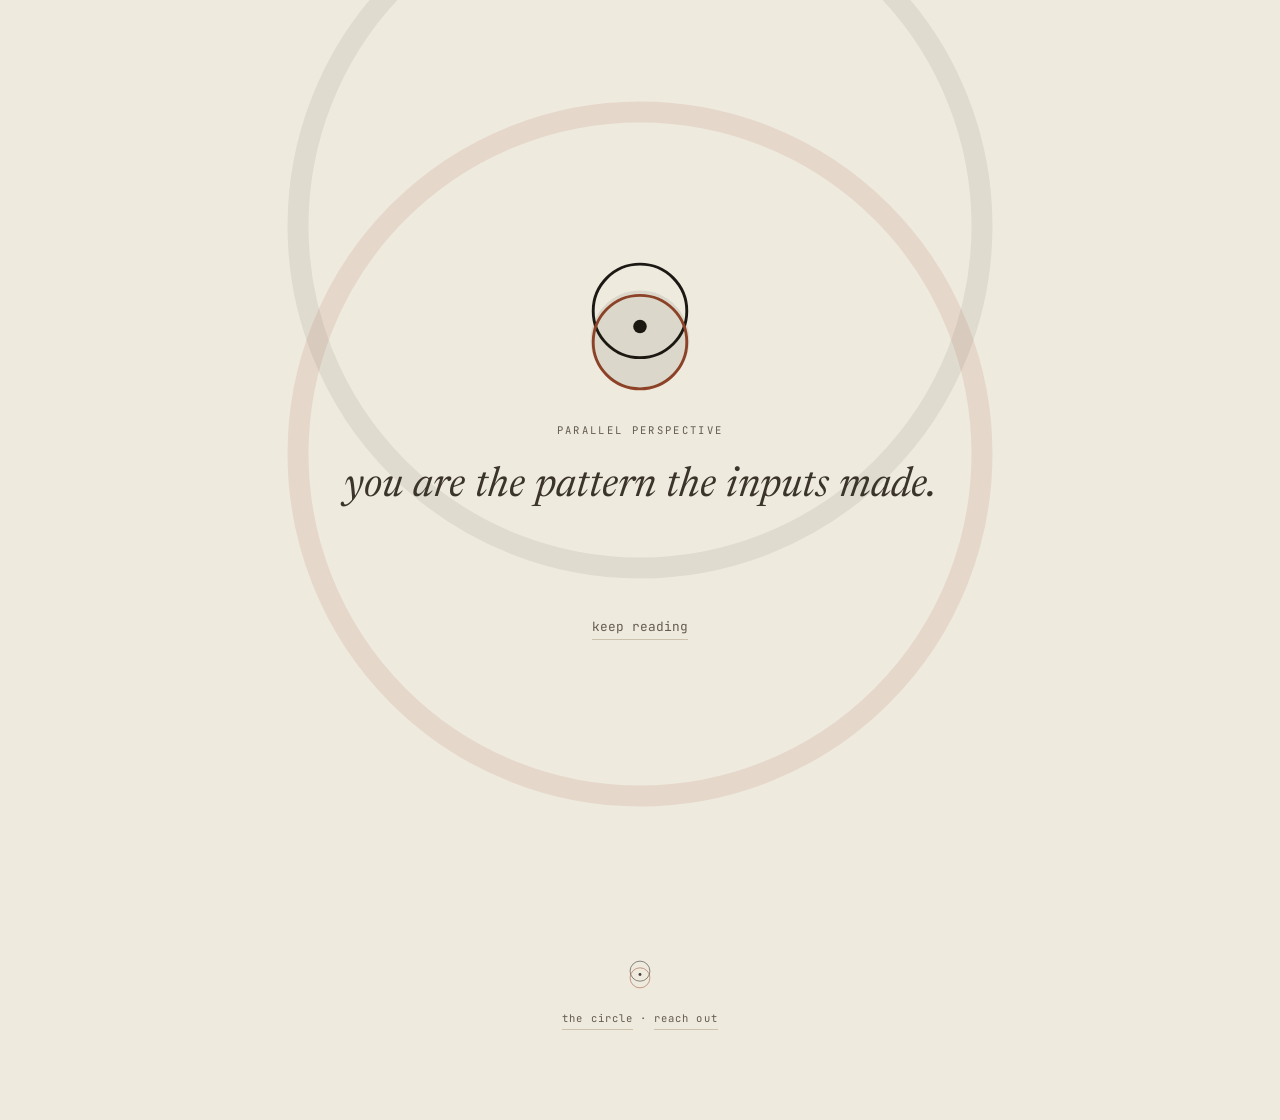
==== commit 54faaf25: "fix: perfectly align watermark eye with logo eye Wrapped the logo and background watermark in a sing" ====
--- a/index.html
+++ b/index.html
@@ -25,15 +25,17 @@
 <body>
 
 <main class="landing-wrap">
-  <svg class="hero-mark-bg" viewBox="0 0 200 260" xmlns="http://www.w3.org/2000/svg" aria-hidden="true">
-    <g class="hero-mark-bg__eye">
-      <circle cx="100" cy="100" r="90" stroke="#1C1813" stroke-width="5.5" stroke-opacity="0.07" fill="none"/>
-      <circle cx="100" cy="160" r="90" stroke="#96462A" stroke-width="5.5" stroke-opacity="0.11" fill="none"/>
-      <circle cx="100" cy="130" r="13" fill="#1C1813" fill-opacity="0.09"/>
-    </g>
-  </svg>
   <h1 class="sr-only">parallel perspective</h1>
-  <img src="assets/logo.svg" alt="" class="mark" width="200" height="260">
+  <div class="logo-wrapper">
+    <svg class="hero-mark-bg" viewBox="0 0 200 260" xmlns="http://www.w3.org/2000/svg" aria-hidden="true">
+      <g class="hero-mark-bg__eye">
+        <circle cx="100" cy="100" r="90" stroke="#1C1813" stroke-width="5.5" stroke-opacity="0.07" fill="none"/>
+        <circle cx="100" cy="160" r="90" stroke="#96462A" stroke-width="5.5" stroke-opacity="0.11" fill="none"/>
+        <circle cx="100" cy="130" r="13" fill="#1C1813" fill-opacity="0.09"/>
+      </g>
+    </svg>
+    <img src="assets/logo.svg" alt="" class="mark" width="200" height="260">
+  </div>
   <div class="eyebrow">parallel perspective</div>
   <p class="quote-line">you are the pattern the inputs made.</p>
   <a href="manifesto.html" class="quiet-link">keep reading</a>
--- a/style.css
+++ b/style.css
@@ -45,6 +45,7 @@
   font-size: 0.87rem;
   line-height: 1.7;
   -webkit-font-smoothing: antialiased;
+  overflow-x: hidden;
 }
 
 main {
@@ -165,7 +166,6 @@
 /* Landing */
 .landing-wrap {
   position: relative;
-  overflow: hidden;
   min-height: 100vh;
   display: flex;
   flex-direction: column;
@@ -173,6 +173,13 @@
   align-items: center;
   text-align: center;
   padding: 90px 24px;
+}
+
+.logo-wrapper {
+  position: relative;
+  display: flex;
+  justify-content: center;
+  align-items: center;
 }
 
 /* Oversized watermark of the mark, sitting behind the hero content. Flat only
@@ -182,7 +189,7 @@
    still reading as two distinct tones). Geometry is the locked r=90/d=60. */
 .hero-mark-bg {
   position: absolute;
-  top: 38%;
+  top: 50%;
   left: 50%;
   transform: translate(-50%, -50%);
   width: clamp(440px, 62vw, 760px);
